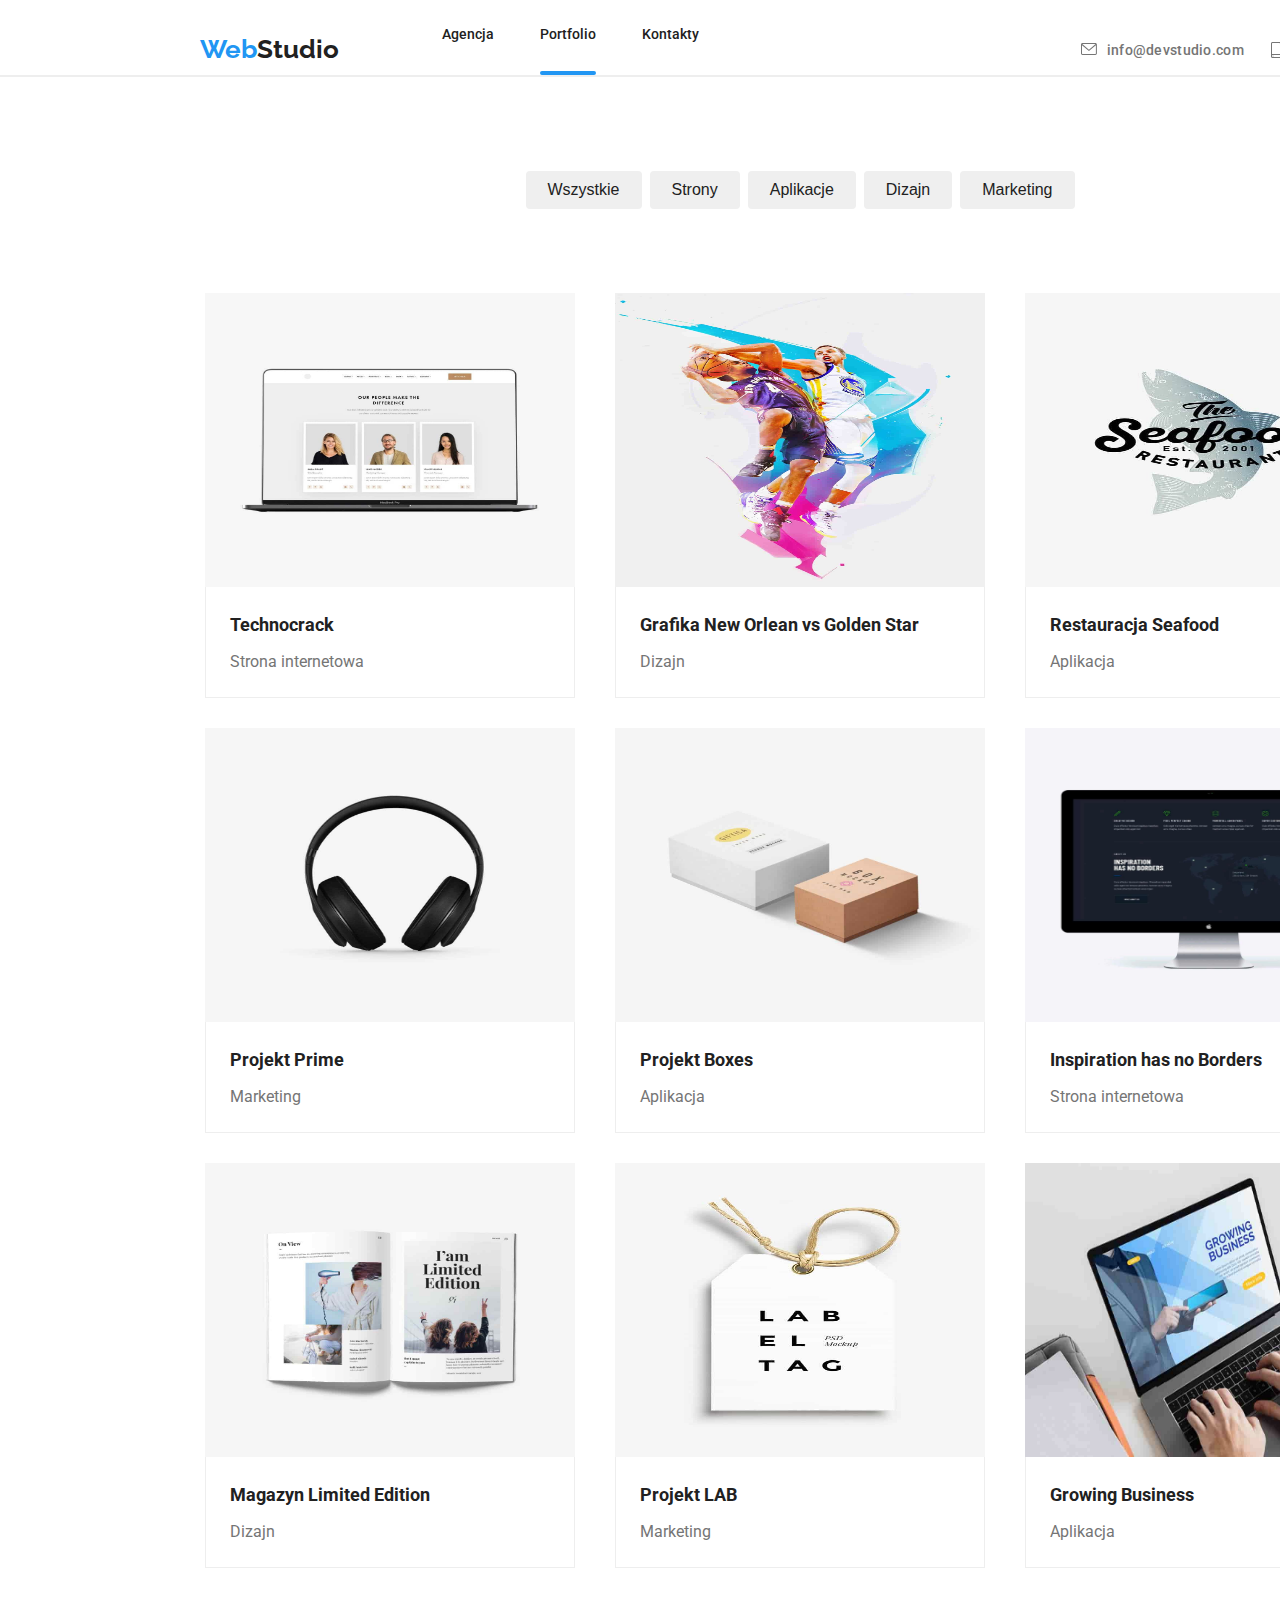
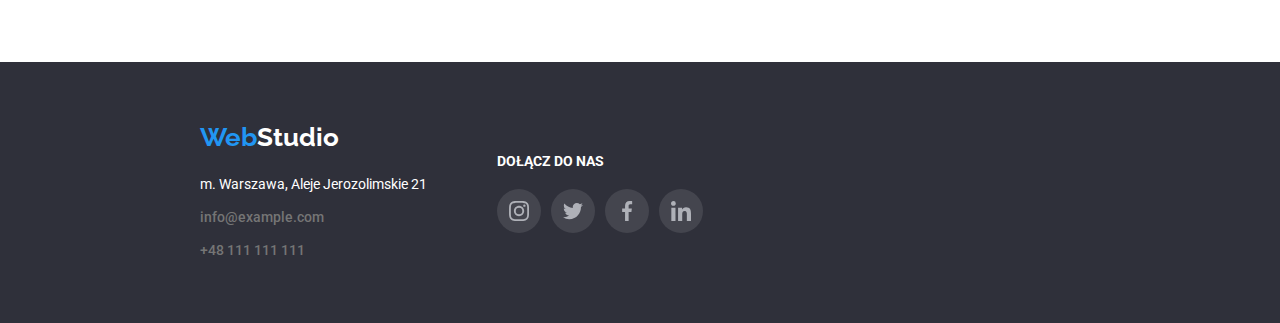
==== portfolio.html @ ec77e972 "111" ====
<!DOCTYPE html>
<html lang="pl">
  <head>
    <meta charset="UTF-8" />
    <meta http-equiv="X-UA-Compatible" content="IE=edge" />
    <meta name="viewport" content="width=device-width, initial-scale=1.0" />
    <title>Portfolio</title>
    <link
      rel="stylesheet"
      href="node_modules/modern-normalize/modern-normalize.css"
    />
    <link rel="stylesheet" href="./css/styles.css" />
    <link rel="preconnect" href="https://fonts.googleapis.com" />
    <link rel="preconnect" href="https://fonts.gstatic.com" crossorigin />
    <link
      href="https://fonts.googleapis.com/css2?family=Raleway:wght@700&family=Roboto:wght@400;500;700;900&display=swap"
      rel="stylesheet"
    />
  </head>
  <body class="porfolio-second-page">
    
      <header class="header">
        <div class="container">
        <div class="contacts-pack">
          <a class="logo" href="index.html"><span class="highlight">Web</span>Studio</a>
          <nav class="padding-links-header">
            <ul class="navigation-links">
              <li><a class="header-links" href="index.html">Agencja</a></li>
              <li>
                <a class="header-links active" href="portfolio.html">Portfolio</a>
              </li>
              <li><a class="header-links" href="#">Kontakty</a></li>
            </ul>
          </nav>
          <div class="main-contacts">
            <ul class="navigation-contacts">
              <li class="header-contacts-mail">
                <a class="header-contacts" href="mailto:info@devstudio.com"
                  >
                  <div class="nav-icon">
                  <svg width="16" height="12" class="icon-contacts">
                    <use href="./images/icons.svg#icon-email"></use>
                  </svg>
                </div>
                  info@devstudio.com</a
                >
              </li>
              <li class="header-contacts-number">
                <a class="header-contacts" href="tel:+48111111111"
                  >
                  <div class="nav-icon">
                  <svg width="10" height="16" class="icon-contacts">
                  <use href="./images/icons.svg#icon-smartphone"></use>
                  </svg>
                  </div>
             +48 111 111 111</a
                >
              </li>
            </ul>
          </div>
        </div>
        </div>
      </header>
      <hr class="header-border" />
      
        <main class="contents">
          <section>
          <div class="container">
          <div class="buttons">
            <ul class="button-list">
              <li>
                <button type="button" class="portfolio-button">
                  <span class="text-decoration">Wszystkie</span>
                </button>
              </li>
              <li>
                <button type="button" class="portfolio-button">
                  <span class="text-decoration">Strony</span>
                </button>
              </li>
              <li>
                <button type="button" class="portfolio-button">
                  <span class="text-decoration">Aplikacje</span>
                </button>
              </li>
              <li>
                <button type="button" class="portfolio-button">
                  <span class="text-decoration">Dizajn</span>
                </button>
              </li>
              <li>
                <button type="button" class="portfolio-button">
                  <span class="text-decoration">Marketing</span>
                </button>
              </li>
            </ul>
          </div>
          </div>
        </section>
        <div class="container">
          <div class="portfolio-pictures">
            <ul class="project-list-style">
              <li class="project-list-child">
                <figure class="portfolio-overlay">
                  
                    
                  <img class="image-offline"
                    src="images/photo2-1.jpg"
                    alt="Przedstawienie pracowników"
                    width="370"
                    height="294"
                  />
                  <div class="text-box">
                    <p class="text-portfolio">Technocrack jest popularną platformą wykorzystywaną do rozpowszechniania koronawirusa. Firmy wykorzystują tę platformę do celów szpiegowskich i ataków na niezabezpieczone serwery konkurencji</p>
                  </div>
                  
                  
                  <figcaption class="extra-padding-portfolio">
                    <p class="images-description-main">Technocrack</p>
                    <p class="content-keyword">Strona internetowa</p>
                  </figcaption>
                </figure>
              </li>
              <li class="project-list-child">
                <figure class="portfolio-overlay">
                  
                     
                  <img class="image-offline"
                    src="images/photo2-2.jpg"
                    alt="Koszykarze walczący o piłkę"
                    width="370"
                    height="294"
                  />
                  <div class="text-box">
                    <p class="text-portfolio">Technocrack jest popularną platformą wykorzystywaną do rozpowszechniania koronawirusa. Firmy wykorzystują tę platformę do celów szpiegowskich i ataków na niezabezpieczone serwery konkurencji</p>
                  </div>
                  
                  
                  <figcaption class="extra-padding-portfolio">
                    <p class="images-description-main">
                      Grafika New Orlean vs Golden Star
                    </p>

                    <p class="content-keyword">Dizajn</p>
                  </figcaption>
                </figure>
              </li>
              <li class="project-list-child">
                <figure class="portfolio-overlay">
                  
                     
                  <img class="image-offline"
                    src="images/photo2-3.jpg"
                    alt="Logo Restauracji"
                    width="370"
                    height="294"
                  />
                  <div class="text-box">
                    <p class="text-portfolio">Technocrack jest popularną platformą wykorzystywaną do rozpowszechniania koronawirusa. Firmy wykorzystują tę platformę do celów szpiegowskich i ataków na niezabezpieczone serwery konkurencji</p>
                  </div>
                  
                  <figcaption class="extra-padding-portfolio">
                    <p class="images-description-main">Restauracja Seafood</p>
                    <p class="content-keyword">Aplikacja</p>
                  </figcaption>
                </figure>
              </li>
              <li class="project-list-child">
                <figure class="portfolio-overlay">
                  
                     
                  <img class="image-offline"
                    src="images/photo2-4.jpg"
                    alt="Słuchawki nauszne"
                    width="370"
                    height="294"
                  />
                  <div class="text-box">
                    <p class="text-portfolio">Technocrack jest popularną platformą wykorzystywaną do rozpowszechniania koronawirusa. Firmy wykorzystują tę platformę do celów szpiegowskich i ataków na niezabezpieczone serwery konkurencji</p>
                  </div>
                  
                  <figcaption class="extra-padding-portfolio">
                    <p class="images-description-main">Projekt Prime</p>
                    <p class="content-keyword">Marketing</p>
                  </figcaption>
                </figure>
              </li>
              <li class="project-list-child">
                <figure class="portfolio-overlay">
                  
                   
                  <img class="image-offline"
                    src="images/photo2-5.jpg"
                    alt="Dwa pudełka różnej wielkości"
                    width="370"
                    height="294"
                  />
                  <div class="text-box">
                    <p class="text-portfolio">Technocrack jest popularną platformą wykorzystywaną do rozpowszechniania koronawirusa. Firmy wykorzystują tę platformę do celów szpiegowskich i ataków na niezabezpieczone serwery konkurencji</p>
                  </div>
                  
                  <figcaption class="extra-padding-portfolio">
                    <p class="images-description-main">Projekt Boxes</p>
                    <p class="content-keyword">Aplikacja</p>
                  </figcaption>
                </figure>
              </li>
              <li class="project-list-child">
                <figure class="portfolio-overlay">
                  
                    
                  <img class="image-offline"
                    src="images/photo2-6.jpg"
                    alt="Monitor przedstawiający aplikację"
                    width="370"
                    height="294"
                  />
                  <div class="text-box">
                    <p class="text-portfolio">Technocrack jest popularną platformą wykorzystywaną do rozpowszechniania koronawirusa. Firmy wykorzystują tę platformę do celów szpiegowskich i ataków na niezabezpieczone serwery konkurencji</p>
                  </div>
                  
                  <figcaption class="extra-padding-portfolio">
                    <p class="images-description-main">
                      Inspiration has no Borders
                    </p>
                    <p class="content-keyword">Strona internetowa</p>
                  </figcaption>
                </figure>
              </li>
              <li class="project-list-child">
                <figure class="portfolio-overlay">
                  
                     
                  <img class="image-offline"
                    src="images/photo2-7.jpg"
                    alt="Strony czasopisma"
                    width="370"
                    height="294"
                  />
                  <div class="text-box">
                    <p class="text-portfolio">Technocrack jest popularną platformą wykorzystywaną do rozpowszechniania koronawirusa. Firmy wykorzystują tę platformę do celów szpiegowskich i ataków na niezabezpieczone serwery konkurencji</p>
                  </div>
                 
                  <figcaption class="extra-padding-portfolio">
                    <p class="images-description-main">
                      Magazyn Limited Edition
                    </p>
                    <p class="content-keyword">Dizajn</p>
                  </figcaption>
                </figure>
              </li>
              <li class="project-list-child">
                <figure class="portfolio-overlay">
                  
                     
                  <img class="image-offline"
                    src="images/photo2-8.jpg"
                    alt="Biały brelok z napisem"
                    width="370"
                    height="294"
                  />
                  <div class="text-box">
                    <p class="text-portfolio">Technocrack jest popularną platformą wykorzystywaną do rozpowszechniania koronawirusa. Firmy wykorzystują tę platformę do celów szpiegowskich i ataków na niezabezpieczone serwery konkurencji</p>
                  </div>
                  
                  <figcaption class="extra-padding-portfolio">
                    <p class="images-description-main">Projekt LAB</p>
                    <p class="content-keyword">Marketing</p>
                  </figcaption>
                </figure>
              </li>
              <li class="project-list-child">
                <figure class="portfolio-overlay">
                  
                     
                  <img class="image-offline"
                    src="images/photo2-9.jpg"
                    alt="Laptop przedstawiający aplikację biznesową"
                    width="370"
                    height="294"
                  />
                  <div class="text-box">
                    <p class="text-portfolio">Technocrack jest popularną platformą wykorzystywaną do rozpowszechniania koronawirusa. Firmy wykorzystują tę platformę do celów szpiegowskich i ataków na niezabezpieczone serwery konkurencji</p>
                  </div>
                 
                  <figcaption class="extra-padding-portfolio">
                    <p class="images-description-main">Growing Business</p>
                    <p class="content-keyword">Aplikacja</p>
                  </figcaption>
                </figure>
              </li>
            </ul>
          </div>
          </div>
        </div>
        </main>
      
        <footer class="footer">
        <div class="container">
        <div class="footer-navigation">
          <a class="logo" href="index.html"
            ><span class="highlight">Web</span
            ><span class="footer-color">Studio</span></a
          >
          <div class="footer-info">
            <div class="first-info">
          <address class="address"><p class="addres-company"> m. Warszawa, Aleje Jerozolimskie 21</p>
          <div>
            <ul class="none-decoration-ul">
              <li class="footer-contacts-mail">
                <a class="footer-contacts" href="mailto:info@example.com"
                  >info@example.com</a
                >
              </li>
              <li class="footer-contacts-number">
                <a class="footer-contacts" href="tel:+48111111111"
                  >+48 111 111 111</a
                >
              </li>
            </ul>
          </div>
        </div>
        <div class="join-us">
          <h4 class="join-us-footer">DOŁĄCZ DO NAS</h4>
          <ul class="not-dot workers-social-links">
            <li>
              <a class="social-icon-footer" href="#">
                <svg class="social-icon">
                  <use width="20" height="20" href="./images/icons.svg#icon-instagram"></use>
                </svg>
              </a>
            </li>
            <li>
              <a class="social-icon-footer" href="#">
                <svg class="social-icon">
                  <use width="20" height="20" href="./images/icons.svg#icon-twitter-1"></use>
                </svg>
              </a>
            </li>
            <li>
              <a class="social-icon-footer" href="#">
                <svg class="social-icon">
                  <use width="20" height="20" href="./images/icons.svg#icon-facebook-1"></use>
                </svg>
              </a>
            </li>
            <li>
              <a class="social-icon-footer" href="#">
                <svg class="social-icon">
                  <use width="20" height="20" href="./images/icons.svg#icon-linkedin-1"></use>
                </svg>
              </a>
            </li>
          </ul>
        </div>
      </addres>
        </div>
        </div>
        </div>
      </footer>
     <script src="./js/modal.js"></script>
  </body>
</html>
---- css/styles.css ----
:root {
  --brand-color: #212121;
  --second-color: #ffffff;
  --active-color: #2196f3;
  --description-color: #757575;
  --second-background-color: #2f303a;
  --third-background-color: #f5f4fa;
  --grey-line-color: #eeeeee;
  --social-links-color: #afb1b8;
  --circle-background-color: rgba(255, 255, 255, 0.1);
  --blue-color: rgba(33, 150, 243, 1);
  --second-blue-color: rgba(33, 150, 243, 0.9);
  --what-we-do-bg-color: rgba(47, 48, 58, 0.8);
  --what-we-do-words-color: rgba(255, 255, 255, 1);
}

* {
  box-sizing: border-box;
  margin: 0;
  padding: 0;
}

.header-contacts {
  text-decoration: none;
  color: var(--description-color);
  display: flex;
  margin-left: 27px;
  line-height: 1.142em;
  letter-spacing: 0.02em;
  font-weight: 500;
  font-size: 14px;
}

.header-contacts:hover .header-contacts-number {
  padding-left: 50px;
}

.footer-contacts {
  text-decoration: none;
  color: var(--description-color);

  font-weight: 500;
  font-size: 14px;
}

.main-contacts {
  display: inline-flex;
  flex-wrap: nowrap;
  align-items: center;
}

.header-contacts:hover,
.header-contacts:active,
.header-contacts:focus,
.footer-contacts:hover,
.footer-contacts:active,
.footer-contacts:focus {
  color: var(--active-color);
}

body {
  font-family: "Roboto", "Raleway", sans-serif;

  color: var(--brand-color, black);
  background: var(--second-color, white);
  margin: auto;

  width: 1600px;
}

.logo {
  text-decoration: none;
  font-family: "Raleway", sans-serif;
  line-height: 1.2;
  color: var(--brand-color, black);
  font-weight: 700;
  font-size: 26px;
}

.highlight {
  color: var(--active-color);
}

.header-links {
  font-family: "Roboto";
  font-style: normal;
  font-weight: 500;
  font-size: 14px;
  color: var(--brand-color);
  text-decoration: none;
  transition: color 250ms;
}

.active::after {
  content: "";
  display: block;
  border: 2px solid var(--active-color);
  margin-top: 28px;
  border-radius: 2px;
}

.header-links:hover,
.header-links:focus {
  color: var(--blue-color);
  text-decoration: none;
}

.header-links:hover,
.header-links:focus,
.header-links:active {
  color: var(--blue-color);
}

.footer {
  background-color: var(--second-background-color);
  padding-left: 15px;
  padding-right: 15px;
}

.footer-color {
  color: var(--second-color, white);
}

.address {
  color: var(--second-color, white);
  line-height: 1.71;
}

button:hover,
button:active,
button:focus {
  color: var(--second-color, white);
  background-color: var(--active-color);
}

.address {
  font-style: normal;

  font-size: 14px;
}

.addres-company {
  font-style: normal;
  font-size: 14px;
  font-family: "Roboto";
  font-weight: 400;
  padding-top: 20px;
}

.images-description-main {
  padding-bottom: 4px;
  font-weight: 700;
  font-size: 18px;
  line-height: 2;
}

.content-keyword {
  color: var(--description-color);

  line-height: 1.875;
  font-size: 16px;
}

.portfolio-button {
  padding: 6px 22px;
  border-radius: 4px;

  line-height: 1.625;
  color: var(--brand-color, black);
  border: var(--third-background-color);
  font-weight: 500;
  font-size: 16px;
}

.portfolio-button:hover {
  box-shadow: 0px 3px 1px rgba(0, 0, 0, 0.1), 0px 1px 2px rgba(0, 0, 0, 0.08),
    0px 2px 2px rgba(0, 0, 0, 0.12);
  cursor: pointer;
}

.main-title-web {
  display: block;
  margin: auto;
  background-color: #2f303a;
  background-image: linear-gradient(
      to bottom,
      rgba(47, 48, 58, 0.4),
      rgba(47, 48, 58, 0.4)
    ),
    url(../images/background-image.jpg);
  background-size: cover;
  background-position: center;
  background-repeat: no-repeat;
  max-width: 1600px;

  text-align: center;
}

.main-text-content {
  display: block;
  text-align: center;

  padding: 200px 0;
}

.title-page {
  color: var(--second-color, white);

  font-weight: 900;
  font-size: 44px;
}

.button-main-page {
  background-color: var(--active-color);

  cursor: pointer;
  line-height: 1.875;
  color: var(--brand-color, black);
  border: none var(--third-background-color);
  font-weight: 700;
  font-size: 16px;
  font-family: "Roboto";
  text-align: center;
  border-radius: 4px;

  padding: 10px 41px 10px 42px;
  margin-top: 30px;
}

.style-button-main-page {
  color: var(--second-color, white);

  font-weight: 700;
  font-size: 16px;
  border-radius: 4px;
}

.style-button-main-page:hover {
  cursor: pointer;
}

.title-profile {
  line-height: 1.36;
  font-weight: 700;
  color: var(--brand-color, black);
  font-size: 14px;
}

.profile-content {
  line-height: 1.71;
  padding-top: 10px;
  color: var(--description-color);
  font-size: 14px;
}

.about-us {
  font-size: 36px;
  font-weight: 700;
  font-family: "Roboto";
  text-align: center;
  padding-bottom: 50px;
  padding-top: 94px;
  line-height: 1.17;
}

.our-team {
  font-size: 36px;
  font-weight: 700;
  text-align: center;
  font-family: "Roboto";
  padding-top: 94px;
  line-height: 1.17;
}

.workers {
  background-color: var(--third-background-color);
  margin-top: 94px;
}

.workers-list {
  margin: 0;
  padding: 0;
  background-color: var(--second-color);
  box-shadow: 0px 1px 3px rgb(0 0 0 / 12%), 0px 1px 1px rgb(0 0 0 / 14%),
    0px 2px 1px rgb(0 0 0 / 20%);
  border-radius: 0px 0px 4px 4px;
}

.team-section {
  list-style-type: none;
  display: flex;
  justify-content: center;
  gap: 30px;
  padding-top: 50px;
  padding-bottom: 94px;
}

.first-name {
  font-size: 16px;
  font-weight: 500;
  padding-top: 30px;
  text-align: center;
}

.proffesion {
  font-size: 16px;
  text-align: center;
  padding-top: 10px;
  color: var(--description-color);
}

.navigation-links {
  list-style-type: none;
  display: flex;
  gap: 46px;
}

.none-decoration-ul {
  list-style-type: none;
  line-height: 1.71;
}

.text-decoration {
  font-weight: 500;
  font-size: 16px;
}

h1 h2 h3 h4 h5 h6 p ul {
  display: block;
  margin: 0;
}

.navigation-contacts {
  list-style-type: none;
  display: flex;
}

.header {
  display: flex;
  padding-left: 15px;
  padding-right: 15px;
}

.buttons {
  display: flex;
  justify-content: space-around;
}

.button-list {
  list-style-type: none;
  display: flex;
  gap: 8px;
  padding-top: 94px;
}

.header-border {
  border: 1px solid var(--grey-line-color);
}

.project-list-style {
  list-style-type: none;
  display: flex;
  margin-top: 84px;
  flex-wrap: wrap;
  gap: 30px;

  margin-bottom: 94px;
  justify-content: space-around;
  row-gap: 30px;
}

.project-list-child {
  background: var(--second-color);
}

.project-list-child:hover .text-box {
  transform: translateX(0);
  background-color: var(--first-color);
}

.portfolio-overlay {
  position: relative;
  overflow: hidden;
}

.text-box {
  position: absolute;
  bottom: 0;
  left: 0;
  width: 100%;
  height: 100%;
  transform: translatey(100%);
  transition: ease-in 250ms;
}

.text-portfolio {
  background-color: var(--blue-color);
  font-family: "Roboto";
  font-style: normal;
  font-weight: 400;
  font-size: 18px;
  line-height: 1.555;
  letter-spacing: 0.03em;
  color: var(--second-color);
  padding: 49px 45px 49px 24px;
  margin: 0%;
}

.container {
  width: 1200px;
  margin: 0 auto;
}

.contacts-pack {
  display: flex;

  justify-content: space-between;
  align-items: center;

  padding-top: 24px;
}

.padding-links-header {
  display: inline-flex;

  gap: 46px;
  margin-left: 93px;
  margin-right: 345px;
}

.footer-navigation {
  padding-top: 60px;
}

.footer-contacts-mail {
  padding-top: 9px;
}

.footer-contacts-number {
  padding-top: 9px;
  padding-bottom: 60px;
}

.short-description {
  padding-top: 94px;
}

.description-lorem-ipsum {
  list-style-type: none;
  display: flex;
  gap: 30px;
  padding-left: 15px;
  padding-right: 15px;
}

.main-page-list {
  list-style-type: none;
  display: flex;
  justify-content: center;
  gap: 30px;
}

.extra-padding-portfolio {
  padding: 20px 24px;
  border-bottom: 1px solid var(--grey-line-color);
  border-left: 1px solid var(--grey-line-color);
  border-right: 1px solid var(--grey-line-color);
}

.center-name {
  padding-bottom: 16px;
  line-height: 1.17;
}

.icon-main-page {
  display: flex;
  background-color: var(--third-background-color);
  margin-bottom: 30px;
  padding-top: 25px;
  padding-bottom: 25px;
  padding-left: 102.34px;
  padding-right: 102.34px;
  border-radius: 4px;
}

.image-offline {
  display: block;
}

.nav-icon {
  display: flex;
  justify-content: center;
  align-items: center;
  padding-right: 10px;
  fill: var(--description-color);
}

.header-contacts:hover .nav-icon {
  fill: var(--blue-color);
}

.workers-social-links {
  display: flex;
  gap: 10px;
  justify-content: center;
  align-items: center;
}

.not-dot {
  margin: 0;
  padding: 0;
  list-style-type: none;
}

.social-icon-workers {
  display: flex;
  width: 44px;
  height: 44px;
  border-radius: 50%;
  align-items: center;
  justify-content: center;

  background-color: rgba(255, 255, 255, 0.1);
}

.social-icon-workers:hover {
  background-color: var(--blue-color);
  cursor: pointer;
}

.portfolio-overlay:hover {
  cursor: pointer;
  box-shadow: 1px 4px 6px rgba(0, 0, 0, 0.16), 0px 4px 4px rgba(0, 0, 0, 0.06),
    0px 1px 1px rgba(0, 0, 0, 0.12);
}

.social-icon-workers:hover svg {
  fill: var(--second-color);
}

.social-icon {
  fill: var(--social-links-color);
  height: 20px;
  width: 20px;
}

.our-clients-icon {
  font-size: 36px;
  font-weight: 700;
  text-align: center;
  font-family: "Roboto";
  padding-top: 94px;
  line-height: 1.17;
  padding-bottom: 50px;
}

.clients-social-links {
  display: flex;
  gap: 30px;
  justify-content: center;
  align-items: center;
}

.clients-box {
  height: 92px;
  width: 170px;
  border: 1px solid var(--social-links-color);
  border-radius: 4px;
  display: flex;
  align-items: center;
  justify-content: center;
  margin-bottom: 94px;
}

.clients-box:hover svg {
  fill: var(--blue-color);
}

.clients-box:hover {
  border: 1px solid var(--blue-color);
}

.client-icons {
  fill: var(--social-links-color);
  width: 106px;
  height: 60px;
}

.footer-info {
  display: flex;
  gap: 70px;
}

.join-us-footer {
  font-size: 14px;
  font-weight: 700;

  color: var(--second-color);
}

.social-icon-footer {
  background-color: var(--circle-background-color);
  width: 44px;
  height: 44px;
  border-radius: 50%;
  align-items: center;
  justify-content: center;
  display: flex;
  margin-top: 20px;
}

.social-icon-footer:hover {
  background-color: var(--blue-color);
}

.social-icon-footer:hover svg {
  fill: var(--second-color);
}

.social-icon:hover {
  fill: var(--second-color);
}

.nav-icon:hover {
  fill: var(--blue-color);
}

.padding-workers {
  padding-bottom: 30px;
}

.what-we-do {
  position: relative;
}

.what-we-do-center {
  position: absolute;
  display: flex;
  width: 370px;
  height: 70px;
  top: 224px;
  align-items: center;
  justify-content: center;
  font-weight: 700;
  font-size: 14px;
  line-height: 1.14;

  text-transform: uppercase;
  color: var(--what-we-do-words-color);
  background: var(--what-we-do-bg-color);
}

.backdrop {
  position: fixed;
  left: 0px;
  top: 0px;
  z-index: 3;
  width: 100%;
  height: 100%;
  background-color: rgba(0, 0, 0, 0.2);
  transition: transform 500ms linear, visibility 500ms linear,
    opacity 500ms linear;
}

.is-hidden {
  transform: scaleY(0);
  visibility: hidden;
  opacity: 0;
  pointer-events: none;
}

.modal {
  position: absolute;
  top: 50%;
  left: 50%;
  transform: translate(-50%, -50%);
  width: 528px;
  height: 581px;
  background-color: var(--what-we-do-words-color);
  box-shadow: 0px 1px 3px rgb(0 0 0 / 12%), 0px 1px 1px rgb(0 0 0 / 14%),
    0px 2px 1px rgb(0 0 0 / 20%);
  border-radius: 4px;
}

.close-modal {
  position: absolute;
  top: 8px;
  right: 8px;
  width: 30px;
  height: 30px;
  background-color: var(--what-we-do-words-color);
  border: 1px solid rgba(0, 0, 0, 0.1);
  border-radius: 100%;
  cursor: pointer;
}
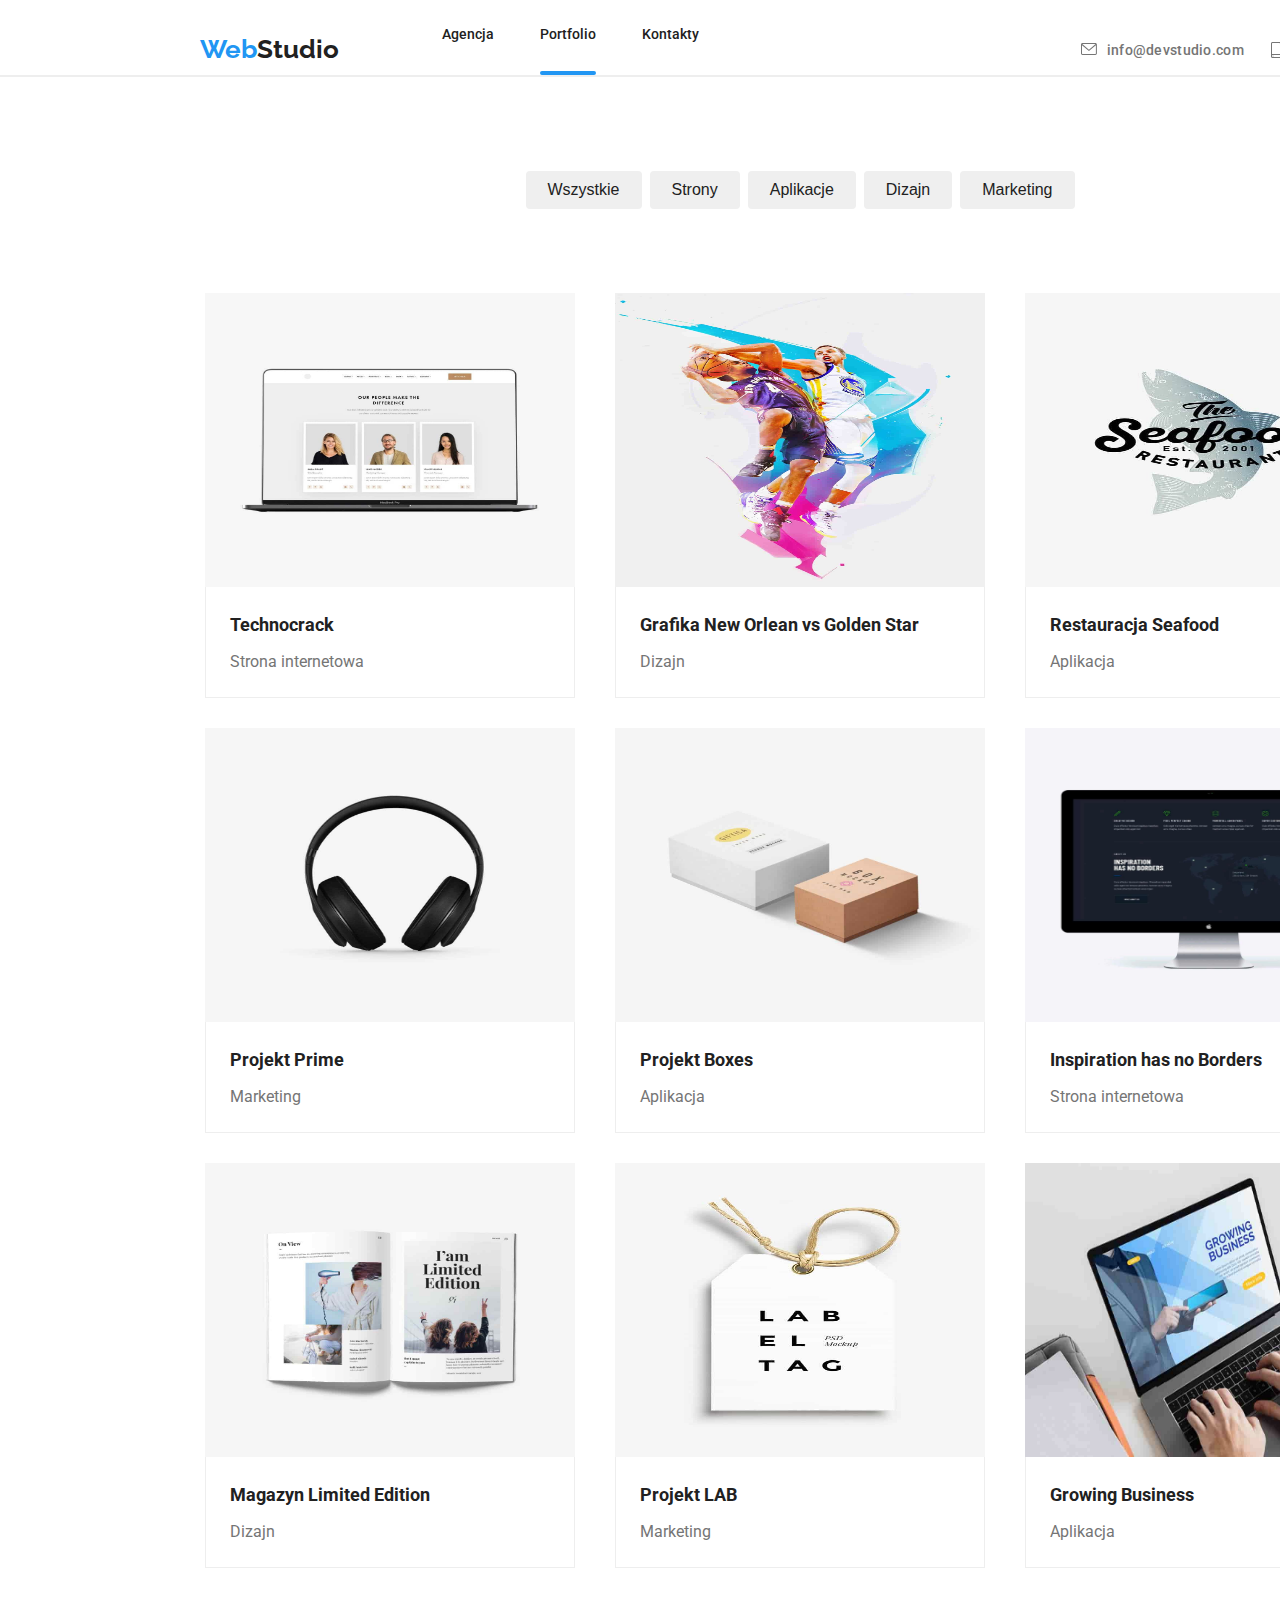
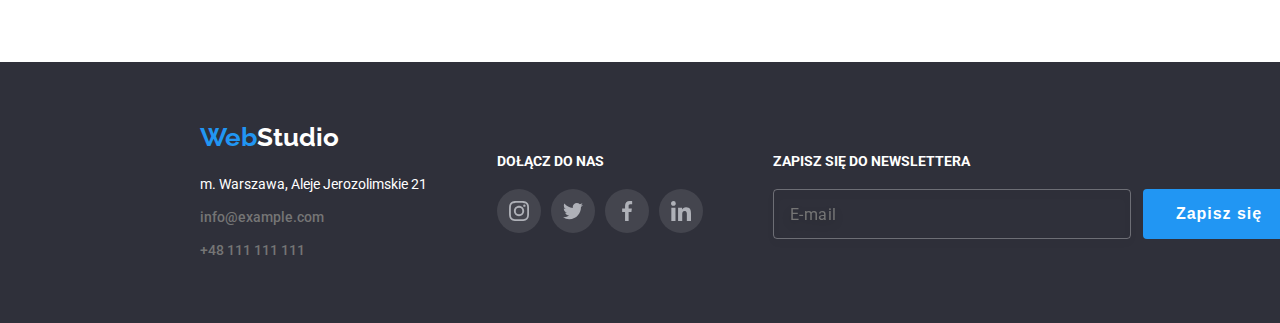
==== commit cd14f9c5: "222" ====
--- a/portfolio.html
+++ b/portfolio.html
@@ -354,6 +354,19 @@
           </ul>
         </div>
       </addres>
+      <div class="newsletter-box">
+        <h4 class="newsletter-footer">ZAPISZ SIĘ DO NEWSLETTERA</h4>
+        <form class="newsletter">
+          <label class="newsletter-label">
+            <input class="newsletter-input" type="email" name="email" placeholder="E-mail">
+          </label>
+          <button class="newsletter-submit" type="submit">Zapisz się
+            <svg width="24px" height="24px">
+              <use href="images/icons.svg#icon-icon-send"></use>
+            </svg>
+          </button>
+        </form>
+      </div>
         </div>
         </div>
         </div>
--- a/css/styles.css
+++ b/css/styles.css
@@ -693,3 +693,62 @@
   border-radius: 100%;
   cursor: pointer;
 }
+
+.newsletter-footer {
+  font-size: 14px;
+  font-weight: 700;
+  color: var(--second-color);
+  margin-bottom: 20px;
+}
+
+.newsletter {
+  display: flex;
+  align-items: flex-end;
+  gap: 12px;
+  flex-direction: row;
+}
+
+.newsletter-label {
+  display: flex;
+  flex-direction: column;
+}
+
+.newsletter-input {
+  width: 358px;
+  height: 50px;
+  border: 1px solid rgba(255, 255, 255, 0.3);
+  filter: drop-shadow(0px 4px 4px rgba(0, 0, 0, 0.15));
+  border-radius: 4px;
+  background-color: inherit;
+  font-family: "Roboto";
+  font-size: 16px;
+  line-height: 1.25px;
+  letter-spacing: 0.03em;
+  color: #ffffff;
+  padding-left: 16px;
+  outline-color: #2196f3;
+  transition: outline-color 250ms cubic-bezier(0.4, 0, 0.2, 1) 0ms;
+}
+
+.newsletter-submit {
+  width: 200px;
+  height: 50px;
+  background-color: var(--active-color);
+  color: var(--second-color);
+  border-radius: 4px;
+  font-weight: 700;
+  font-size: 16px;
+  line-height: 1.9;
+  display: flex;
+  align-items: center;
+  gap: 24px;
+  text-align: center;
+  letter-spacing: 0.06em;
+  border: none;
+  justify-content: center;
+  transition: box-shadow 250ms cubic-bezier(0.4, 0, 0.2, 1) 0ms;
+}
+
+.newsletter-submit:hover {
+  cursor: pointer;
+}
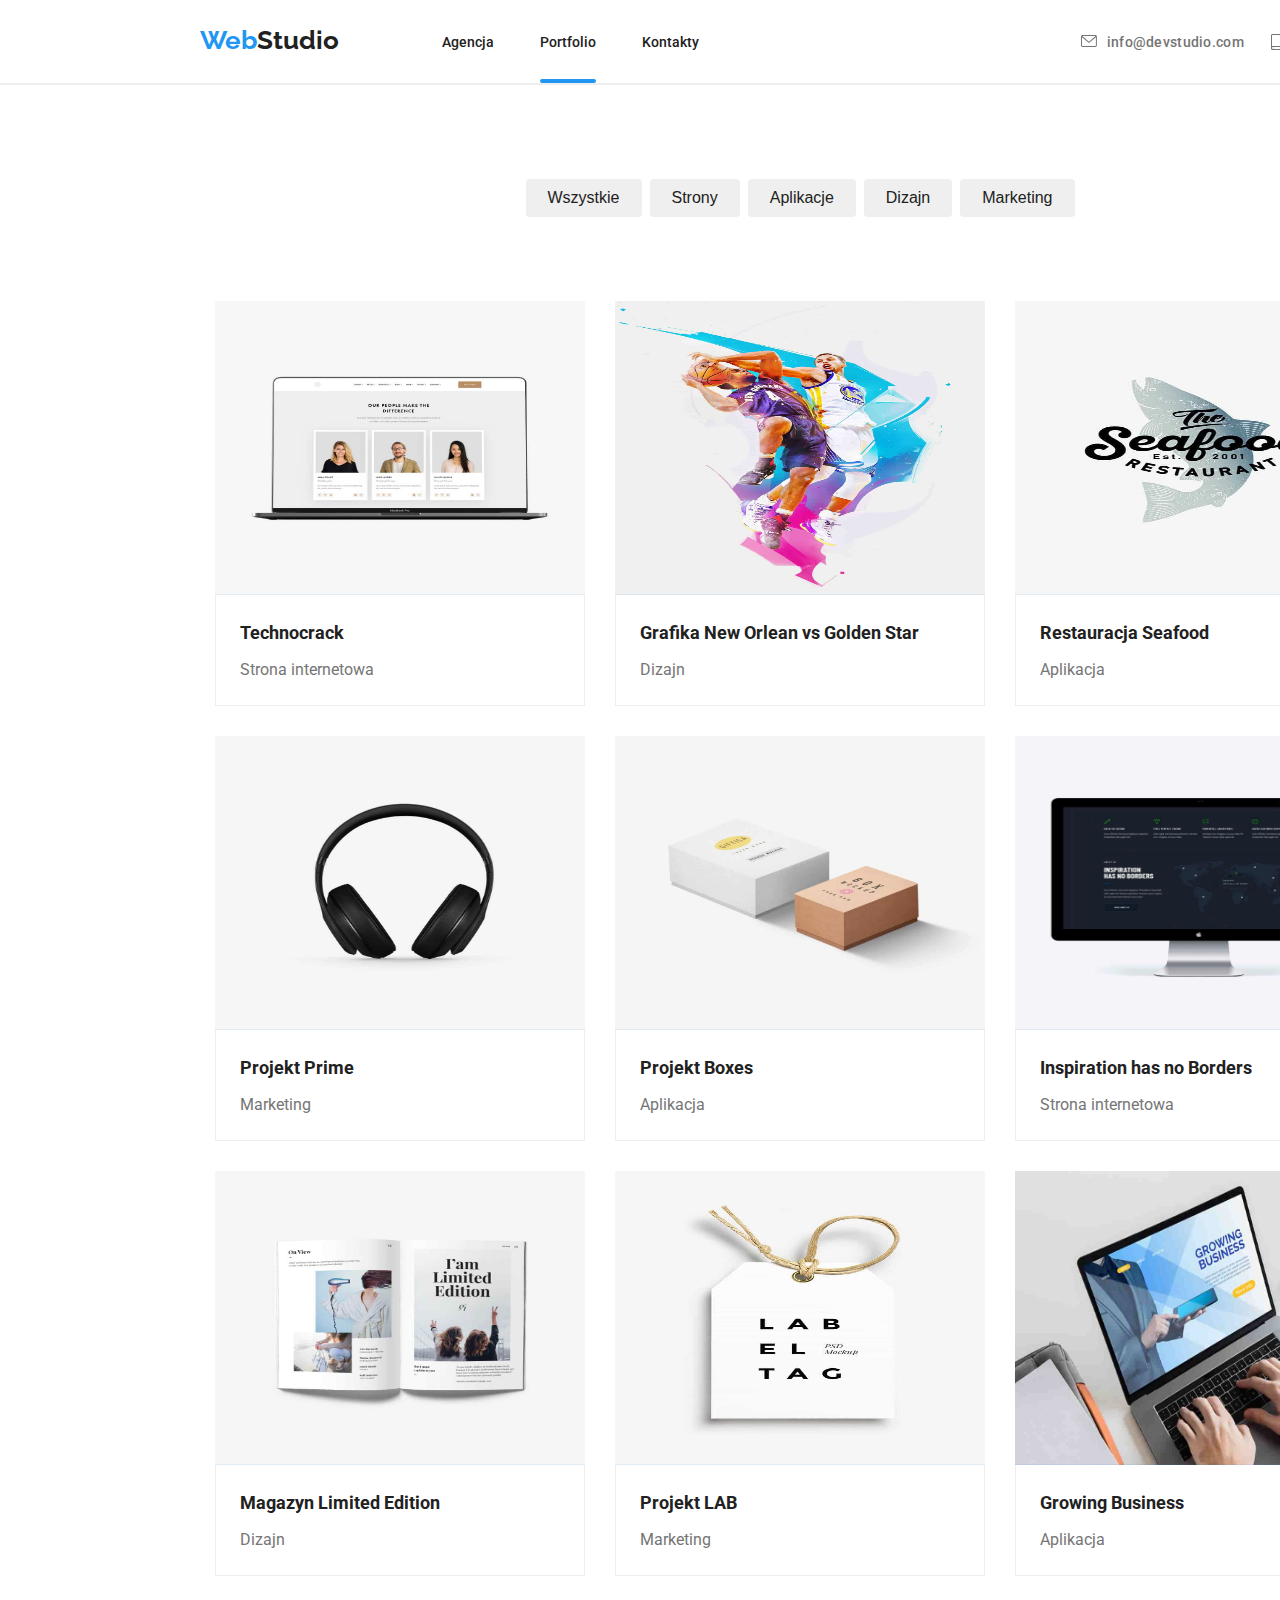
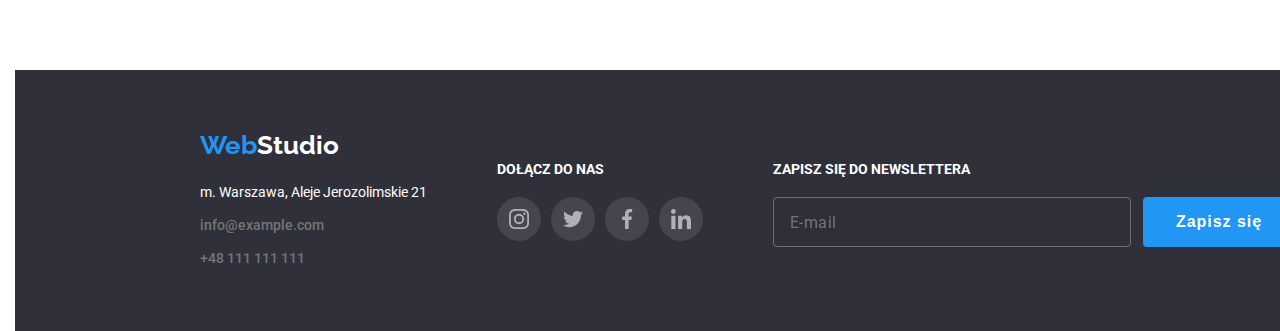
==== commit 0983563a: "Poprawki z 5" ====
--- a/portfolio.html
+++ b/portfolio.html
@@ -102,9 +102,8 @@
             <ul class="project-list-style">
               <li class="project-list-child">
                 <figure class="portfolio-overlay">
-                  
-                    
-                  <img class="image-offline"
+                  <div class="portfolio-overlay-second">
+                    <img class="image-offline"
                     src="images/photo2-1.jpg"
                     alt="Przedstawienie pracowników"
                     width="370"
@@ -113,6 +112,7 @@
                   <div class="text-box">
                     <p class="text-portfolio">Technocrack jest popularną platformą wykorzystywaną do rozpowszechniania koronawirusa. Firmy wykorzystują tę platformę do celów szpiegowskich i ataków na niezabezpieczone serwery konkurencji</p>
                   </div>
+                  </div>
                   
                   
                   <figcaption class="extra-padding-portfolio">
@@ -123,9 +123,8 @@
               </li>
               <li class="project-list-child">
                 <figure class="portfolio-overlay">
-                  
-                     
-                  <img class="image-offline"
+                  <div class="portfolio-overlay-second">
+                    <img class="image-offline"
                     src="images/photo2-2.jpg"
                     alt="Koszykarze walczący o piłkę"
                     width="370"
@@ -133,6 +132,7 @@
                   />
                   <div class="text-box">
                     <p class="text-portfolio">Technocrack jest popularną platformą wykorzystywaną do rozpowszechniania koronawirusa. Firmy wykorzystują tę platformę do celów szpiegowskich i ataków na niezabezpieczone serwery konkurencji</p>
+                  </div>
                   </div>
                   
                   
@@ -147,9 +147,8 @@
               </li>
               <li class="project-list-child">
                 <figure class="portfolio-overlay">
-                  
-                     
-                  <img class="image-offline"
+                  <div class="portfolio-overlay-second">
+                     <img class="image-offline"
                     src="images/photo2-3.jpg"
                     alt="Logo Restauracji"
                     width="370"
@@ -158,6 +157,7 @@
                   <div class="text-box">
                     <p class="text-portfolio">Technocrack jest popularną platformą wykorzystywaną do rozpowszechniania koronawirusa. Firmy wykorzystują tę platformę do celów szpiegowskich i ataków na niezabezpieczone serwery konkurencji</p>
                   </div>
+                  </div>
                   
                   <figcaption class="extra-padding-portfolio">
                     <p class="images-description-main">Restauracja Seafood</p>
@@ -167,9 +167,8 @@
               </li>
               <li class="project-list-child">
                 <figure class="portfolio-overlay">
-                  
-                     
-                  <img class="image-offline"
+                  <div class="portfolio-overlay-second">
+                    <img class="image-offline"
                     src="images/photo2-4.jpg"
                     alt="Słuchawki nauszne"
                     width="370"
@@ -178,6 +177,7 @@
                   <div class="text-box">
                     <p class="text-portfolio">Technocrack jest popularną platformą wykorzystywaną do rozpowszechniania koronawirusa. Firmy wykorzystują tę platformę do celów szpiegowskich i ataków na niezabezpieczone serwery konkurencji</p>
                   </div>
+                  </div>
                   
                   <figcaption class="extra-padding-portfolio">
                     <p class="images-description-main">Projekt Prime</p>
@@ -187,9 +187,8 @@
               </li>
               <li class="project-list-child">
                 <figure class="portfolio-overlay">
-                  
-                   
-                  <img class="image-offline"
+                  <div class="portfolio-overlay-second">
+                    <img class="image-offline"
                     src="images/photo2-5.jpg"
                     alt="Dwa pudełka różnej wielkości"
                     width="370"
@@ -198,6 +197,7 @@
                   <div class="text-box">
                     <p class="text-portfolio">Technocrack jest popularną platformą wykorzystywaną do rozpowszechniania koronawirusa. Firmy wykorzystują tę platformę do celów szpiegowskich i ataków na niezabezpieczone serwery konkurencji</p>
                   </div>
+                  </div>
                   
                   <figcaption class="extra-padding-portfolio">
                     <p class="images-description-main">Projekt Boxes</p>
@@ -207,9 +207,8 @@
               </li>
               <li class="project-list-child">
                 <figure class="portfolio-overlay">
-                  
-                    
-                  <img class="image-offline"
+                  <div class="portfolio-overlay-second">
+                    <img class="image-offline"
                     src="images/photo2-6.jpg"
                     alt="Monitor przedstawiający aplikację"
                     width="370"
@@ -217,6 +216,7 @@
                   />
                   <div class="text-box">
                     <p class="text-portfolio">Technocrack jest popularną platformą wykorzystywaną do rozpowszechniania koronawirusa. Firmy wykorzystują tę platformę do celów szpiegowskich i ataków na niezabezpieczone serwery konkurencji</p>
+                  </div>
                   </div>
                   
                   <figcaption class="extra-padding-portfolio">
@@ -229,9 +229,8 @@
               </li>
               <li class="project-list-child">
                 <figure class="portfolio-overlay">
-                  
-                     
-                  <img class="image-offline"
+                  <div class="portfolio-overlay-second">
+                    <img class="image-offline"
                     src="images/photo2-7.jpg"
                     alt="Strony czasopisma"
                     width="370"
@@ -239,6 +238,7 @@
                   />
                   <div class="text-box">
                     <p class="text-portfolio">Technocrack jest popularną platformą wykorzystywaną do rozpowszechniania koronawirusa. Firmy wykorzystują tę platformę do celów szpiegowskich i ataków na niezabezpieczone serwery konkurencji</p>
+                  </div>
                   </div>
                  
                   <figcaption class="extra-padding-portfolio">
@@ -251,9 +251,8 @@
               </li>
               <li class="project-list-child">
                 <figure class="portfolio-overlay">
-                  
-                     
-                  <img class="image-offline"
+                  <div class="portfolio-overlay-second">
+                    <img class="image-offline"
                     src="images/photo2-8.jpg"
                     alt="Biały brelok z napisem"
                     width="370"
@@ -262,6 +261,7 @@
                   <div class="text-box">
                     <p class="text-portfolio">Technocrack jest popularną platformą wykorzystywaną do rozpowszechniania koronawirusa. Firmy wykorzystują tę platformę do celów szpiegowskich i ataków na niezabezpieczone serwery konkurencji</p>
                   </div>
+                  </div>
                   
                   <figcaption class="extra-padding-portfolio">
                     <p class="images-description-main">Projekt LAB</p>
@@ -271,9 +271,8 @@
               </li>
               <li class="project-list-child">
                 <figure class="portfolio-overlay">
-                  
-                     
-                  <img class="image-offline"
+                  <div class="portfolio-overlay-second">
+                     <img class="image-offline"
                     src="images/photo2-9.jpg"
                     alt="Laptop przedstawiający aplikację biznesową"
                     width="370"
@@ -281,6 +280,7 @@
                   />
                   <div class="text-box">
                     <p class="text-portfolio">Technocrack jest popularną platformą wykorzystywaną do rozpowszechniania koronawirusa. Firmy wykorzystują tę platformę do celów szpiegowskich i ataków na niezabezpieczone serwery konkurencji</p>
+                  </div>
                   </div>
                  
                   <figcaption class="extra-padding-portfolio">
--- a/css/styles.css
+++ b/css/styles.css
@@ -29,6 +29,7 @@
   letter-spacing: 0.02em;
   font-weight: 500;
   font-size: 14px;
+  transition: color 250ms cubic-bezier(0.4, 0, 0.2, 1);
 }
 
 .header-contacts:hover .header-contacts-number {
@@ -41,6 +42,7 @@
 
   font-weight: 500;
   font-size: 14px;
+  transition: color 250ms cubic-bezier(0.4, 0, 0.2, 1);
 }
 
 .main-contacts {
@@ -75,6 +77,8 @@
   color: var(--brand-color, black);
   font-weight: 700;
   font-size: 26px;
+  padding-top: 24px;
+  padding-bottom: 25px;
 }
 
 .highlight {
@@ -88,7 +92,7 @@
   font-size: 14px;
   color: var(--brand-color);
   text-decoration: none;
-  transition: color 250ms;
+  transition: color 250ms cubic-bezier(0.4, 0, 0.2, 1);
 }
 
 .active::after {
@@ -113,8 +117,8 @@
 
 .footer {
   background-color: var(--second-background-color);
-  padding-left: 15px;
-  padding-right: 15px;
+  margin-left: 15px;
+  margin-right: 15px;
 }
 
 .footer-color {
@@ -170,6 +174,7 @@
   border: var(--third-background-color);
   font-weight: 500;
   font-size: 16px;
+  transition: color 250ms cubic-bezier(0.4, 0, 0.2, 1);
 }
 
 .portfolio-button:hover {
@@ -187,7 +192,7 @@
       rgba(47, 48, 58, 0.4),
       rgba(47, 48, 58, 0.4)
     ),
-    url(../images/background-image.jpg);
+    url(../images/background-image1.jpg);
   background-size: cover;
   background-position: center;
   background-repeat: no-repeat;
@@ -313,6 +318,7 @@
   list-style-type: none;
   display: flex;
   gap: 46px;
+  padding-top: 32px;
 }
 
 .none-decoration-ul {
@@ -337,8 +343,8 @@
 
 .header {
   display: flex;
-  padding-left: 15px;
-  padding-right: 15px;
+  margin-left: 15px;
+  margin-right: 15px;
 }
 
 .buttons {
@@ -362,7 +368,6 @@
   display: flex;
   margin-top: 84px;
   flex-wrap: wrap;
-  gap: 30px;
 
   margin-bottom: 94px;
   justify-content: space-around;
@@ -383,12 +388,17 @@
   overflow: hidden;
 }
 
+.portfolio-overlay-second {
+  position: relative;
+  overflow: hidden;
+}
+
 .text-box {
   position: absolute;
   bottom: 0;
-  left: 0;
+  /* left: 0;
   width: 100%;
-  height: 100%;
+  height: 100%; */
   transform: translatey(100%);
   transition: ease-in 250ms;
 }
@@ -416,8 +426,6 @@
 
   justify-content: space-between;
   align-items: center;
-
-  padding-top: 24px;
 }
 
 .padding-links-header {
@@ -519,7 +527,8 @@
   border-radius: 50%;
   align-items: center;
   justify-content: center;
-
+  transition: fill 250ms cubic-bezier(0.4, 0, 0.2, 1) 0ms,
+    background-color 250ms cubic-bezier(0.4, 0, 0.2, 1) 0ms;
   background-color: rgba(255, 255, 255, 0.1);
 }
 
@@ -570,6 +579,8 @@
   align-items: center;
   justify-content: center;
   margin-bottom: 94px;
+  transition: fill 250ms cubic-bezier(0.4, 0, 0.2, 1) 0ms,
+    border 250ms cubic-bezier(0.4, 0, 0.2, 1) 0ms;
 }
 
 .clients-box:hover svg {
@@ -607,6 +618,8 @@
   justify-content: center;
   display: flex;
   margin-top: 20px;
+  transition: fill 250ms cubic-bezier(0.4, 0, 0.2, 1) 0ms,
+    border 250ms cubic-bezier(0.4, 0, 0.2, 1) 0ms;
 }
 
 .social-icon-footer:hover {
@@ -752,3 +765,151 @@
 .newsletter-submit:hover {
   cursor: pointer;
 }
+
+.modal-window {
+  position: absolute;
+  display: flex;
+  flex-direction: column;
+  margin: 0;
+  padding: 0;
+  left: 40px;
+  top: 40px;
+}
+
+#form-head {
+  font-weight: 700;
+  font-size: 20px;
+  line-height: 1.15;
+  text-align: center;
+  letter-spacing: 0.03em;
+  color: #212121;
+  margin-bottom: 12px;
+  padding-left: 40px;
+  padding-right: 40px;
+}
+
+.label-modal {
+  display: flex;
+  flex-direction: column;
+  margin-bottom: 10px;
+  gap: 4px;
+}
+
+.input-icons > input {
+  outline-color: var(--active-color);
+}
+
+.input-title {
+  font-size: 12px;
+  line-height: 1.2;
+  letter-spacing: 0.01em;
+  color: var(--description-color);
+}
+
+.input-icons {
+  position: relative;
+}
+
+.input-icons > input {
+  width: 448px;
+  height: 40px;
+  border: 1px solid rgba(33, 33, 33, 0.2);
+  border-radius: 4px;
+  padding-left: 40px;
+}
+
+.input-icons > svg {
+  position: absolute;
+}
+
+.person-icon {
+  top: 14px;
+  left: 15px;
+}
+
+.label-modal > textarea {
+  width: 448px;
+  height: 120px;
+  border: 1px solid rgba(33, 33, 33, 0.2);
+  border-radius: 4px;
+  margin-top: 4px;
+  padding-left: 16px;
+  padding-top: 12px;
+  outline-color: var(--active-color);
+  transition: outline-color 250ms cubic-bezier(0.4, 0, 0.2, 1) 0ms;
+}
+
+.textarea-resize {
+  resize: none;
+}
+
+.checkbox {
+  display: block;
+  position: relative;
+  cursor: pointer;
+}
+
+.checkbox input {
+  opacity: 0;
+  cursor: pointer;
+  height: 0;
+  width: 0;
+}
+
+.checkbox-label::before {
+  display: inline-block;
+  content: "";
+  width: 16px;
+  height: 15px;
+  border: 2px solid var(--first-color);
+  border-radius: 2px;
+  margin-right: 7px;
+}
+
+.regulations {
+  color: var(--active-color);
+  text-decoration: underline;
+  cursor: pointer;
+}
+
+.modal-button-submit {
+  width: 200px;
+  height: 50px;
+  background: var(--active-color);
+  box-shadow: 0px 4px 4px rgb(0 0 0 / 15%);
+  border-radius: 4px;
+  border: none;
+  margin-left: 124px;
+  margin-top: 30px;
+  font-weight: 700;
+  font-size: 16px;
+  line-height: 1.9;
+  letter-spacing: 0.06em;
+  color: var(--second-color);
+  margin-bottom: 40px;
+  cursor: pointer;
+}
+
+.checkmark {
+  height: 15px;
+  width: 16px;
+  background-color: var(--white-color);
+  border: 2px solid black;
+  position: absolute;
+  top: 3px;
+  left: 40px;
+  cursor: pointer;
+  border-radius: 2px;
+}
+
+.check-icon {
+  height: 15px;
+  width: 16px;
+  visibility: hidden;
+}
+
+.checkbox-icon {
+  height: 15px;
+  width: 16px;
+  visibility: hidden;
+}
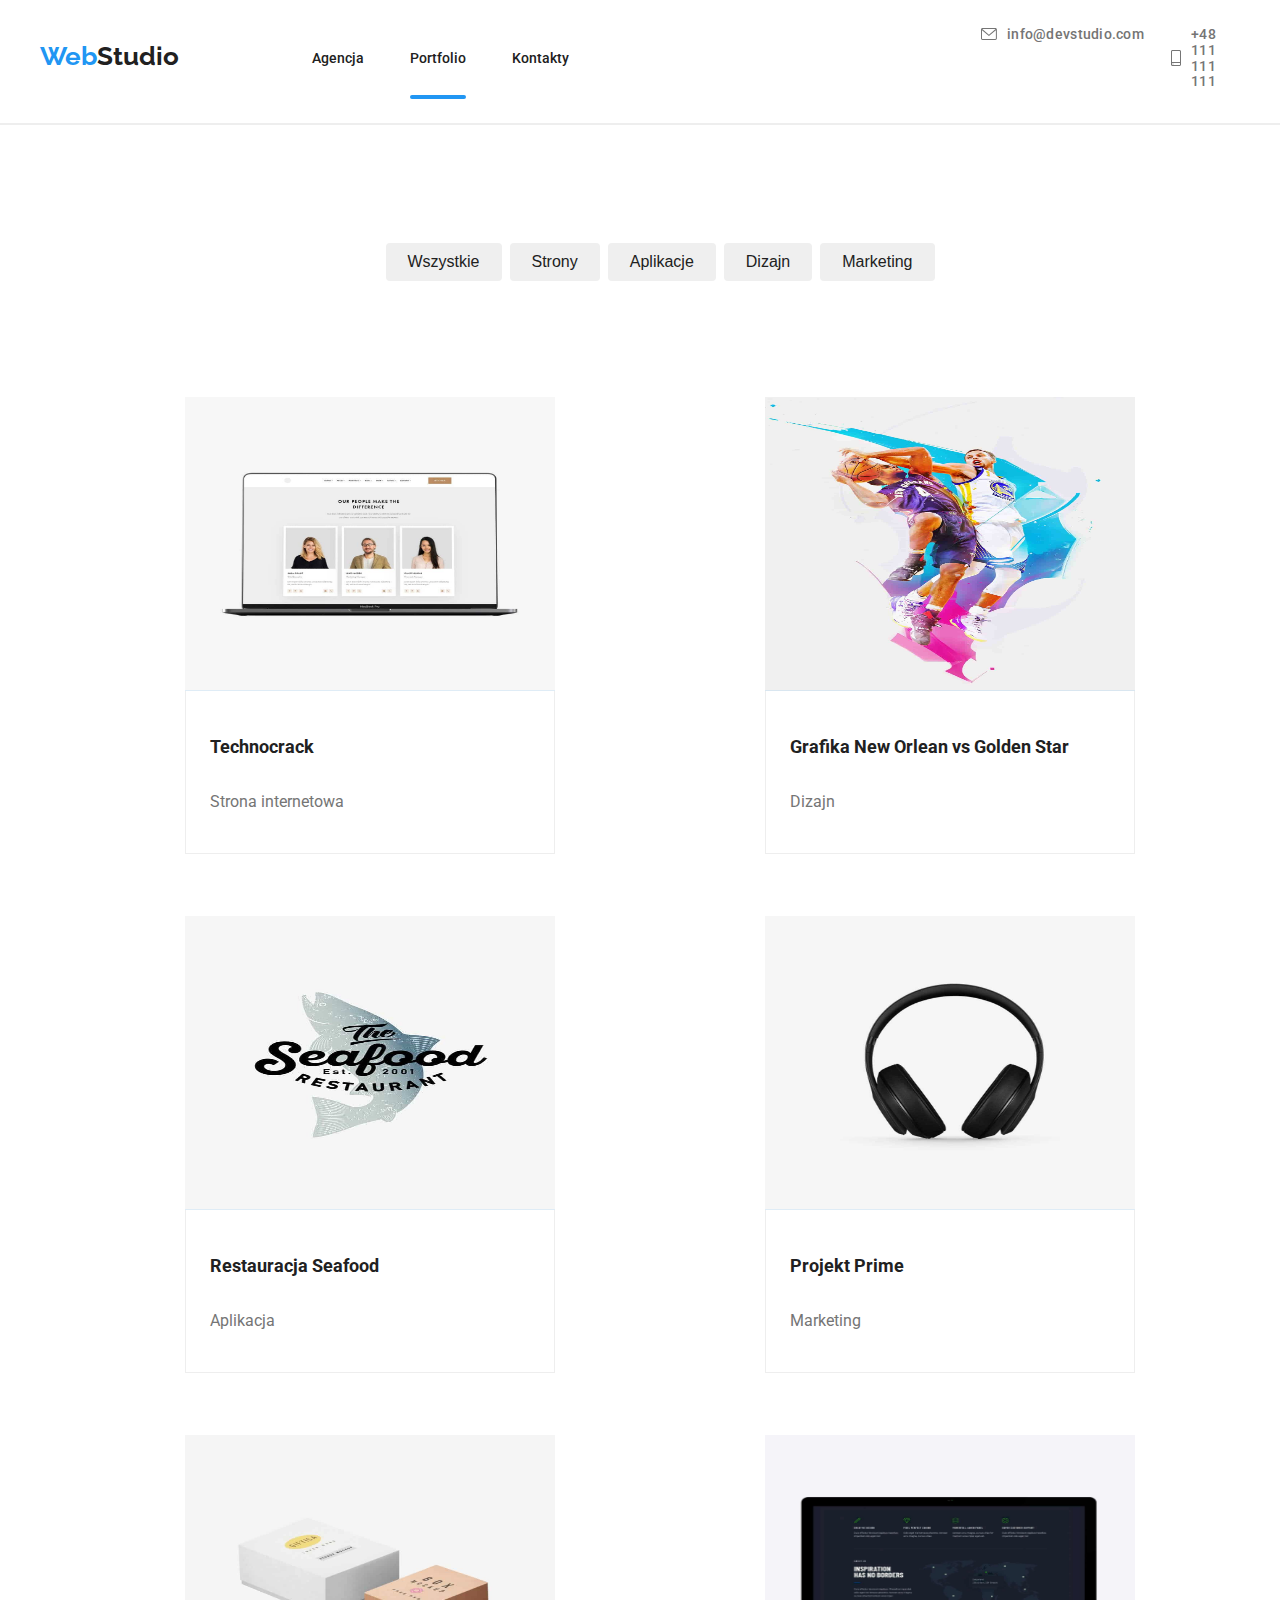
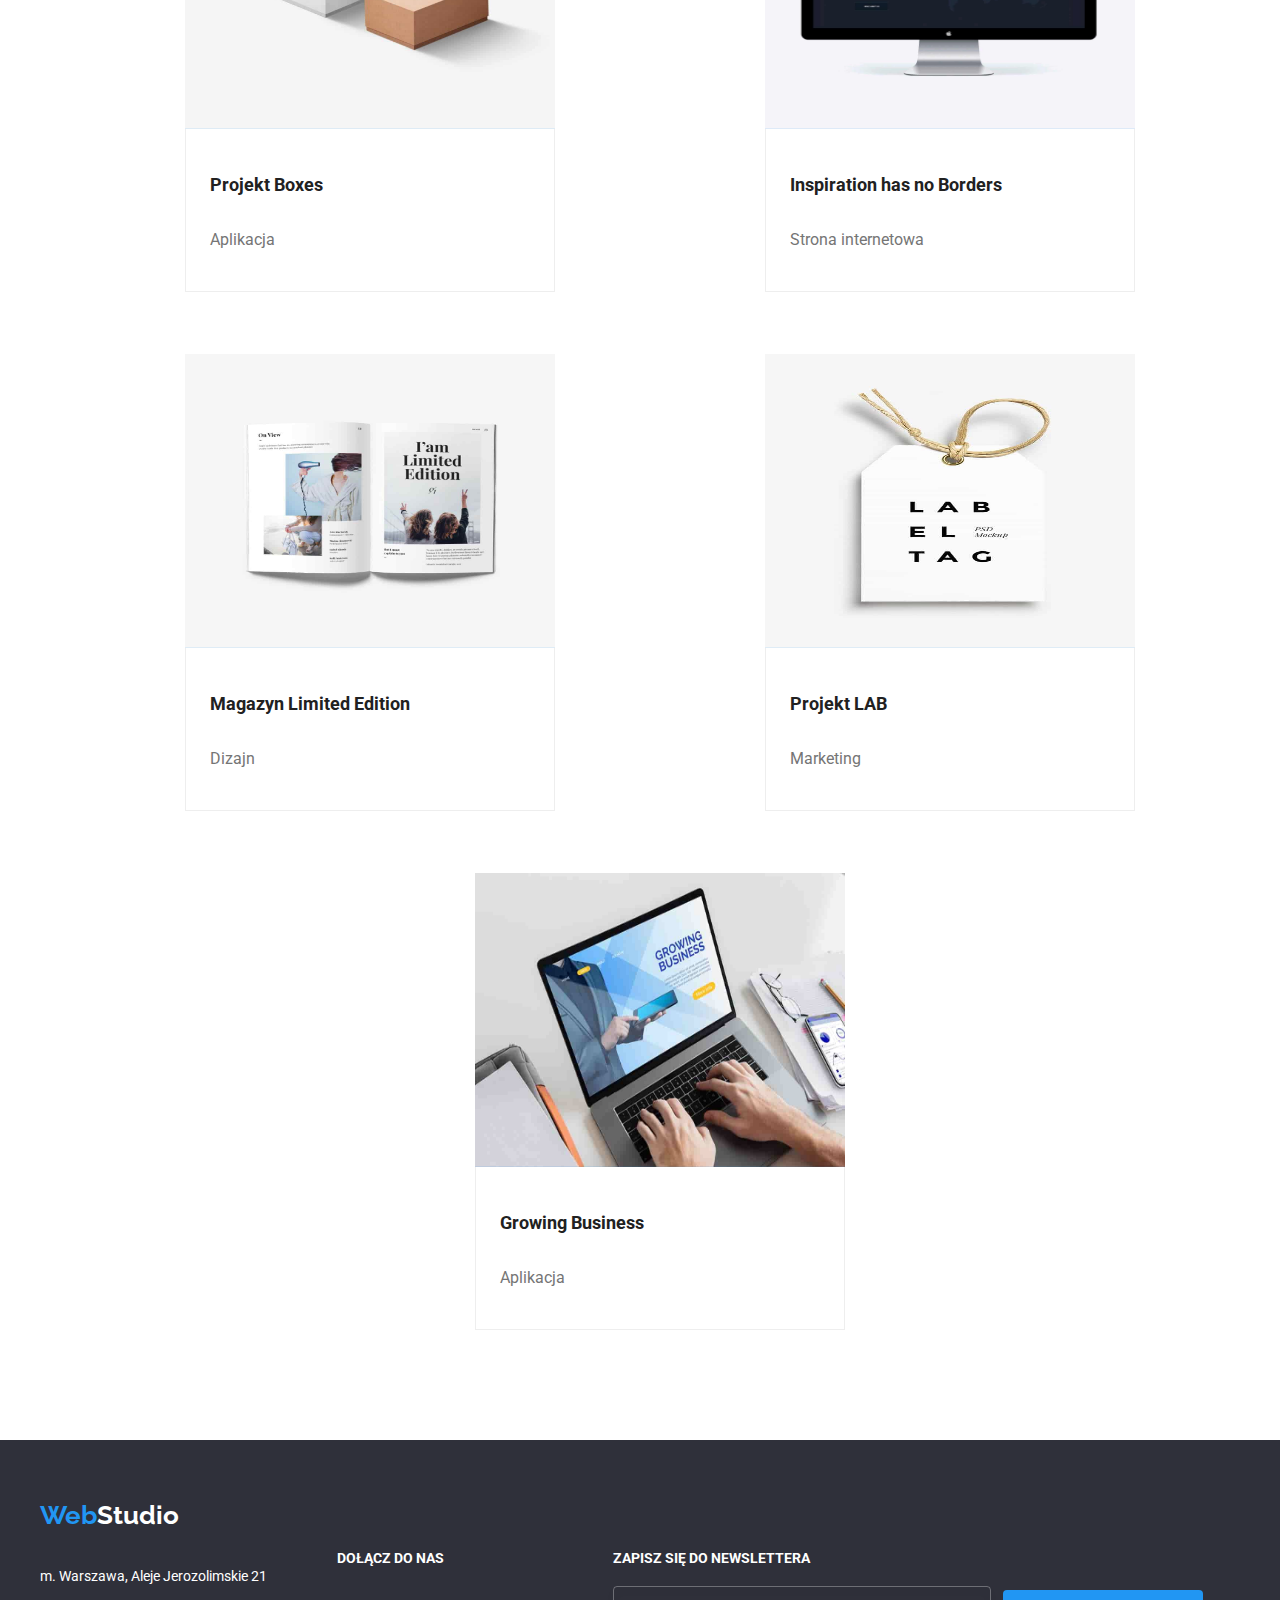
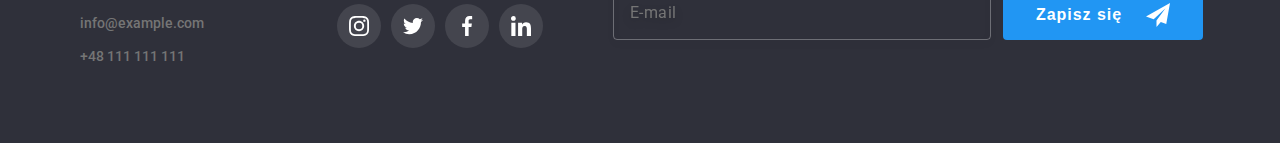
==== commit 8335d72a: "Do zrobienia" ====
--- a/portfolio.html
+++ b/portfolio.html
@@ -325,28 +325,28 @@
           <ul class="not-dot workers-social-links">
             <li>
               <a class="social-icon-footer" href="#">
-                <svg class="social-icon">
+                <svg class="social-icon-color">
                   <use width="20" height="20" href="./images/icons.svg#icon-instagram"></use>
                 </svg>
               </a>
             </li>
             <li>
               <a class="social-icon-footer" href="#">
-                <svg class="social-icon">
+                <svg class="social-icon-color">
                   <use width="20" height="20" href="./images/icons.svg#icon-twitter-1"></use>
                 </svg>
               </a>
             </li>
             <li>
               <a class="social-icon-footer" href="#">
-                <svg class="social-icon">
+                <svg class="social-icon-color">
                   <use width="20" height="20" href="./images/icons.svg#icon-facebook-1"></use>
                 </svg>
               </a>
             </li>
             <li>
               <a class="social-icon-footer" href="#">
-                <svg class="social-icon">
+                <svg class="social-icon-color">
                   <use width="20" height="20" href="./images/icons.svg#icon-linkedin-1"></use>
                 </svg>
               </a>
--- a/css/styles.css
+++ b/css/styles.css
@@ -14,6 +14,8 @@
   --what-we-do-words-color: rgba(255, 255, 255, 1);
 }
 
+.client-icons
+
 * {
   box-sizing: border-box;
   margin: 0;
@@ -67,7 +69,7 @@
   background: var(--second-color, white);
   margin: auto;
 
-  width: 1600px;
+  
 }
 
 .logo {
@@ -117,8 +119,7 @@
 
 .footer {
   background-color: var(--second-background-color);
-  margin-left: 15px;
-  margin-right: 15px;
+ 
 }
 
 .footer-color {
@@ -396,9 +397,7 @@
 .text-box {
   position: absolute;
   bottom: 0;
-  /* left: 0;
-  width: 100%;
-  height: 100%; */
+
   transform: translatey(100%);
   transition: ease-in 250ms;
 }
@@ -553,6 +552,12 @@
   width: 20px;
 }
 
+.social-icon-color {
+  fill: var(--second-color);
+  height: 20px;
+  width: 20px;
+}
+
 .our-clients-icon {
   font-size: 36px;
   font-weight: 700;
@@ -581,6 +586,7 @@
   margin-bottom: 94px;
   transition: fill 250ms cubic-bezier(0.4, 0, 0.2, 1) 0ms,
     border 250ms cubic-bezier(0.4, 0, 0.2, 1) 0ms;
+    
 }
 
 .clients-box:hover svg {
@@ -595,6 +601,7 @@
   fill: var(--social-links-color);
   width: 106px;
   height: 60px;
+  transition: fill 250ms cubic-bezier(0.4, 0, 0.2, 1) 0ms,
 }
 
 .footer-info {
@@ -618,8 +625,9 @@
   justify-content: center;
   display: flex;
   margin-top: 20px;
-  transition: fill 250ms cubic-bezier(0.4, 0, 0.2, 1) 0ms,
-    border 250ms cubic-bezier(0.4, 0, 0.2, 1) 0ms;
+  
+    transition: fill 250ms cubic-bezier(0.4, 0, 0.2, 1) 0ms, background-color 250ms cubic-bezier(0.4, 0, 0.2, 1) 0ms;
+    
 }
 
 .social-icon-footer:hover {
@@ -795,10 +803,6 @@
   gap: 4px;
 }
 
-.input-icons > input {
-  outline-color: var(--active-color);
-}
-
 .input-title {
   font-size: 12px;
   line-height: 1.2;
@@ -822,9 +826,18 @@
   position: absolute;
 }
 
+.input-icons input:focus + svg {
+  fill: var(--active-color);
+}
+
+.input-icons input:focus {
+  outline-color: var(--active-color);
+}
+
 .person-icon {
   top: 14px;
   left: 15px;
+  transition: outline-color 250ms cubic-bezier(0.4, 0, 0.2, 1) 0ms;
 }
 
 .label-modal > textarea {
@@ -850,6 +863,7 @@
 }
 
 .checkbox input {
+  display: none;
   opacity: 0;
   cursor: pointer;
   height: 0;
@@ -866,6 +880,8 @@
   margin-right: 7px;
 }
 
+
+
 .regulations {
   color: var(--active-color);
   text-decoration: underline;
@@ -897,9 +913,21 @@
   border: 2px solid black;
   position: absolute;
   top: 3px;
-  left: 40px;
+  left: 15px;
   cursor: pointer;
   border-radius: 2px;
+}
+
+.checkbox-text:checked + .checkmark {
+  border: none;
+}
+
+.modal-checkbox-text {
+  font-family: "Roboto";
+  font-size: 14px;
+  line-height: 1.71;
+  color: var(--description-color);
+  padding-left: 39px;
 }
 
 .check-icon {
@@ -912,4 +940,9 @@
   height: 15px;
   width: 16px;
   visibility: hidden;
-}
+  transition: outline-color 250ms cubic-bezier(0.4, 0, 0.2, 1) 0ms;
+}
+
+.checkbox-text:checked + .checkmark svg {
+  visibility: visible;
+}
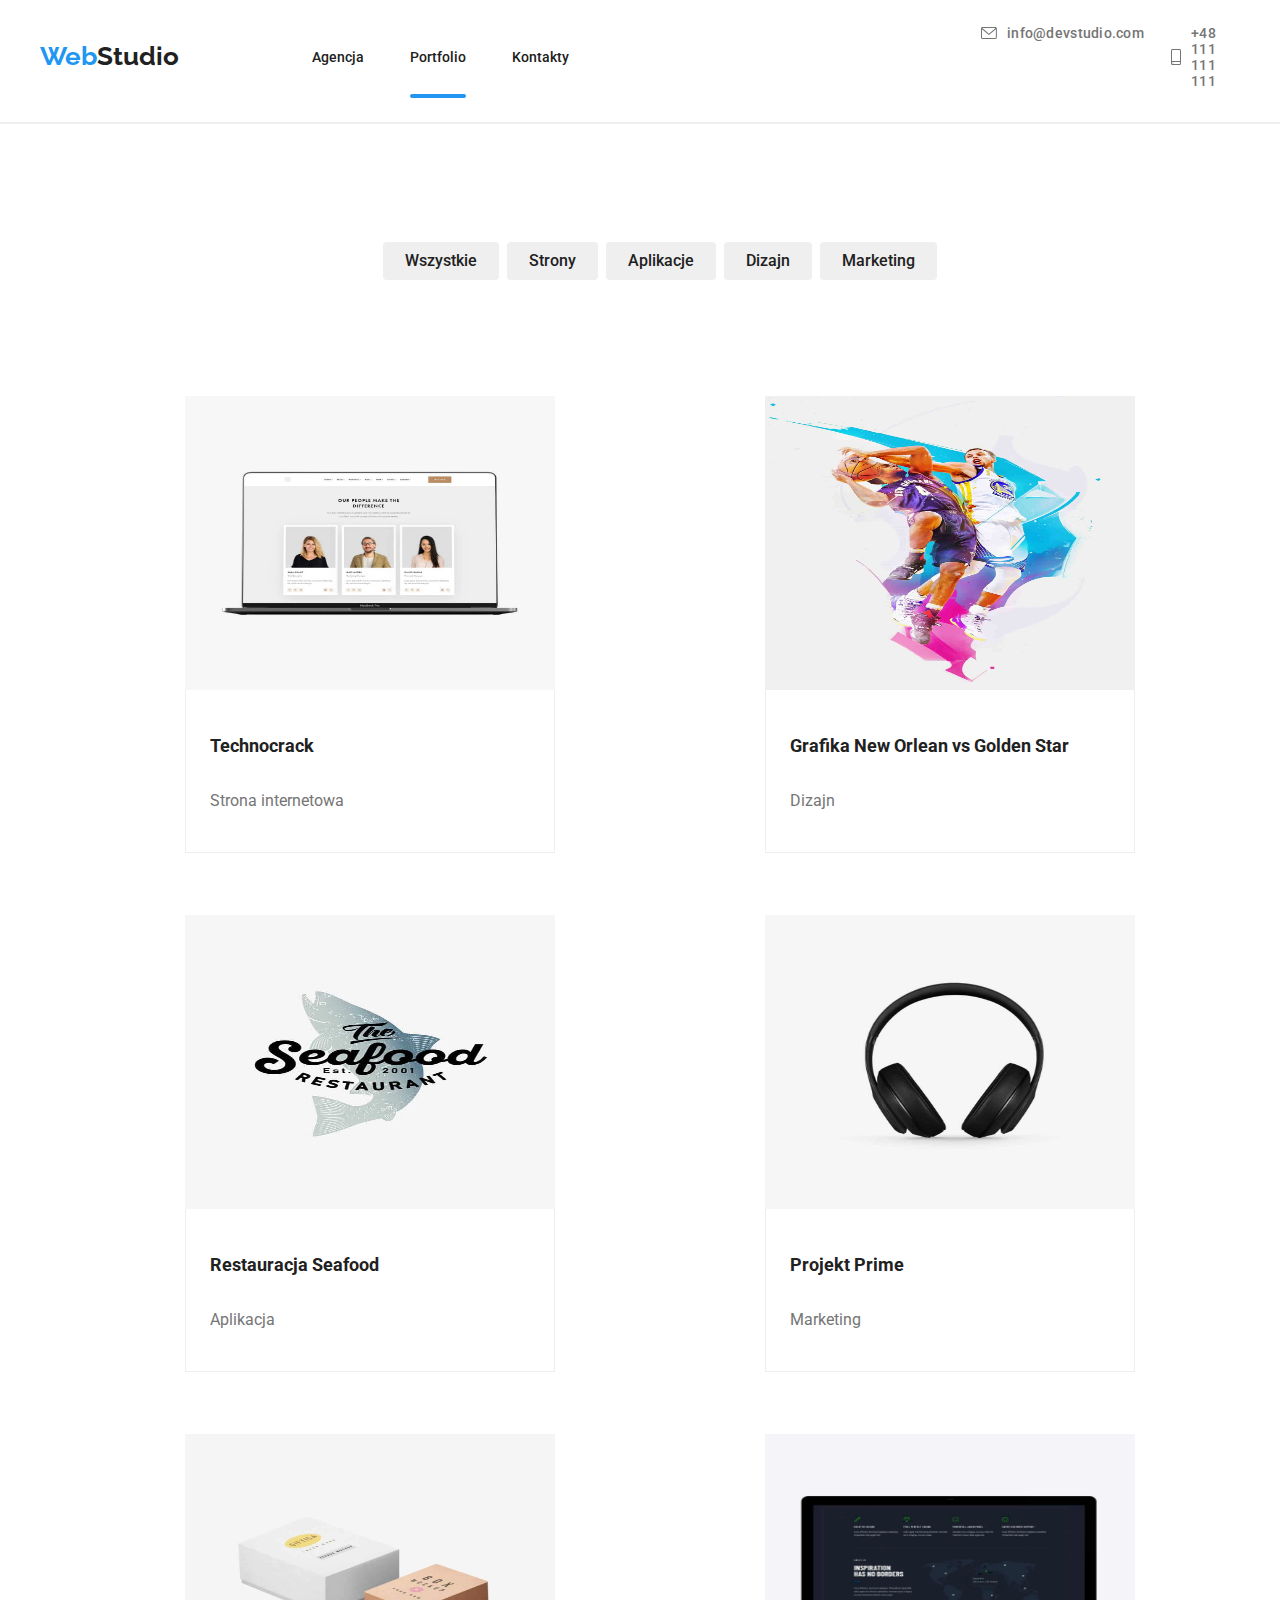
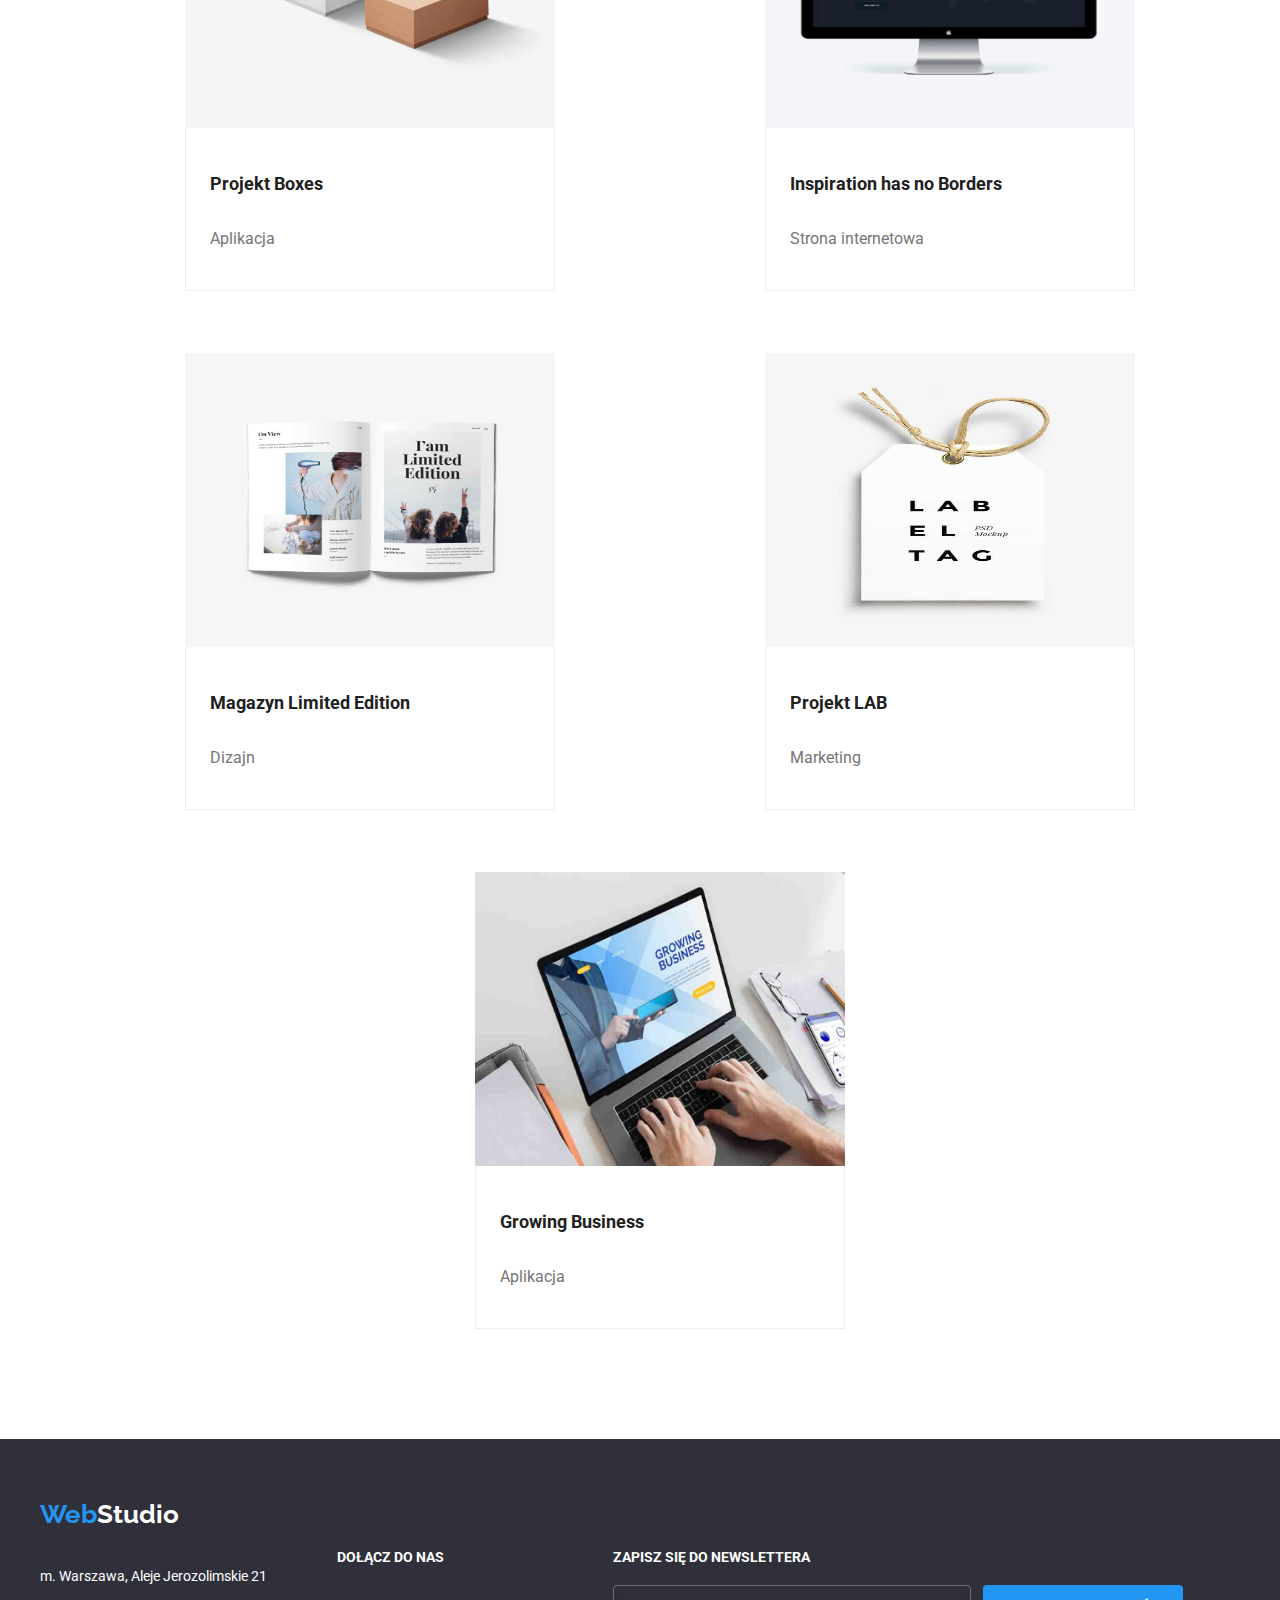
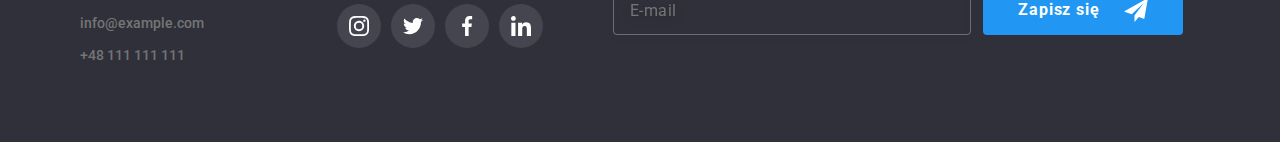
==== commit 5413b5da: "123" ====
--- a/portfolio.html
+++ b/portfolio.html
@@ -5,10 +5,7 @@
     <meta http-equiv="X-UA-Compatible" content="IE=edge" />
     <meta name="viewport" content="width=device-width, initial-scale=1.0" />
     <title>Portfolio</title>
-    <link
-      rel="stylesheet"
-      href="node_modules/modern-normalize/modern-normalize.css"
-    />
+    <link rel="stylesheet" href="https://cdnjs.cloudflare.com/ajax/libs/modern-normalize/1.1.0/modern-normalize.min.css" />
     <link rel="stylesheet" href="./css/styles.css" />
     <link rel="preconnect" href="https://fonts.googleapis.com" />
     <link rel="preconnect" href="https://fonts.gstatic.com" crossorigin />
